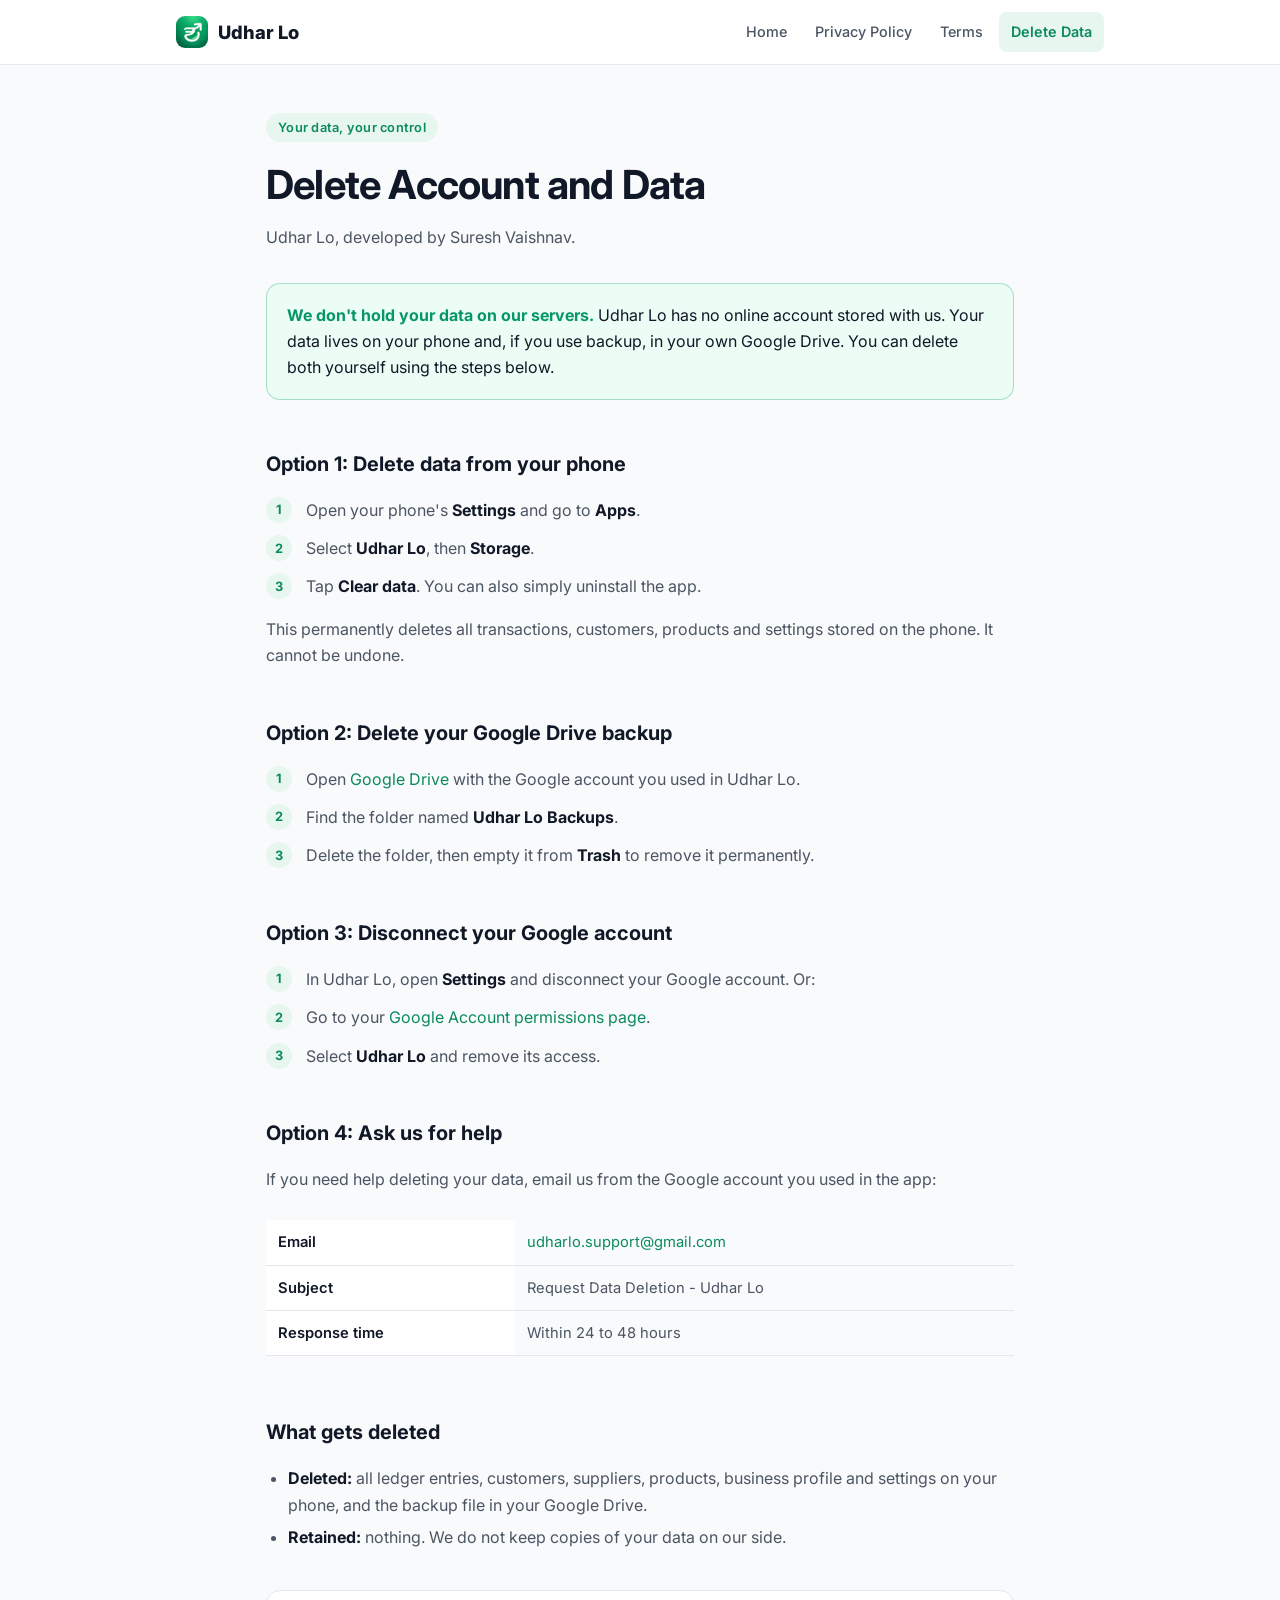
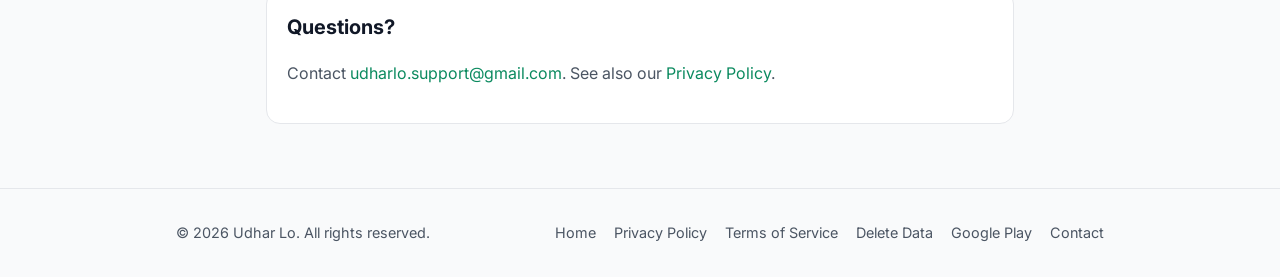
==== delete-account.html @ 57d07010 "Premium home page with 3D background, app screenshots and quick links dock; brand green across legal" ====
<!DOCTYPE html>
<html lang="en">
<head>
  <meta charset="UTF-8">
  <meta name="viewport" content="width=device-width, initial-scale=1.0">
  <title>Delete Account and Data - Udhar Lo</title>
  <meta name="description" content="How to delete your Udhar Lo data from your phone and Google Drive.">
  <link rel="preconnect" href="https://fonts.googleapis.com">
  <link rel="preconnect" href="https://fonts.gstatic.com" crossorigin>
  <link href="https://fonts.googleapis.com/css2?family=Inter:wght@400;500;600;700;800&display=swap" rel="stylesheet">
  <link rel="stylesheet" href="style.css">
</head>
<body>

<header class="site-header">
  <div class="container">
    <a class="brand" href="index.html"><img class="brand-mark" src="img/icon.png" alt="" width="32" height="32">Udhar Lo</a>
    <nav class="nav" aria-label="Main">
      <a href="index.html">Home</a>
      <a href="privacy-policy.html">Privacy Policy</a>
      <a href="terms.html">Terms</a>
      <a href="delete-account.html" aria-current="page">Delete Data</a>
    </nav>
  </div>
</header>

<main class="container narrow">
  <div class="doc-head">
    <span class="eyebrow">Your data, your control</span>
    <h1>Delete Account and Data</h1>
    <p>Udhar Lo, developed by Suresh Vaishnav.</p>
  </div>

  <div class="callout">
    <strong>We don't hold your data on our servers.</strong> Udhar Lo has no online account stored with us. Your data lives on your phone and, if you use backup, in your own Google Drive. You can delete both yourself using the steps below.
  </div>

  <article class="doc">
    <h2 id="phone">Option 1: Delete data from your phone</h2>
    <ol class="steps">
      <li>Open your phone's <strong>Settings</strong> and go to <strong>Apps</strong>.</li>
      <li>Select <strong>Udhar Lo</strong>, then <strong>Storage</strong>.</li>
      <li>Tap <strong>Clear data</strong>. You can also simply uninstall the app.</li>
    </ol>
    <p>This permanently deletes all transactions, customers, products and settings stored on the phone. It cannot be undone.</p>

    <h2 id="drive">Option 2: Delete your Google Drive backup</h2>
    <ol class="steps">
      <li>Open <a href="https://drive.google.com">Google Drive</a> with the Google account you used in Udhar Lo.</li>
      <li>Find the folder named <strong>Udhar Lo Backups</strong>.</li>
      <li>Delete the folder, then empty it from <strong>Trash</strong> to remove it permanently.</li>
    </ol>

    <h2 id="revoke">Option 3: Disconnect your Google account</h2>
    <ol class="steps">
      <li>In Udhar Lo, open <strong>Settings</strong> and disconnect your Google account. Or:</li>
      <li>Go to your <a href="https://myaccount.google.com/permissions">Google Account permissions page</a>.</li>
      <li>Select <strong>Udhar Lo</strong> and remove its access.</li>
    </ol>

    <h2 id="request">Option 4: Ask us for help</h2>
    <p>If you need help deleting your data, email us from the Google account you used in the app:</p>
    <div class="table-wrap">
      <table>
        <tbody>
          <tr><th>Email</th><td><a href="mailto:udharlo.support@gmail.com?subject=Request%20Data%20Deletion%20-%20Udhar%20Lo">udharlo.support@gmail.com</a></td></tr>
          <tr><th>Subject</th><td>Request Data Deletion - Udhar Lo</td></tr>
          <tr><th>Response time</th><td>Within 24 to 48 hours</td></tr>
        </tbody>
      </table>
    </div>

    <h2 id="what">What gets deleted</h2>
    <ul>
      <li><strong>Deleted:</strong> all ledger entries, customers, suppliers, products, business profile and settings on your phone, and the backup file in your Google Drive.</li>
      <li><strong>Retained:</strong> nothing. We do not keep copies of your data on our side.</li>
    </ul>

    <div class="contact-box">
      <h2>Questions?</h2>
      <p>Contact <a href="mailto:udharlo.support@gmail.com">udharlo.support@gmail.com</a>. See also our <a href="privacy-policy.html">Privacy Policy</a>.</p>
    </div>
  </article>
</main>

<footer class="site-footer">
  <div class="container">
    <span>&copy; 2026 Udhar Lo. All rights reserved.</span>
    <nav class="footer-links" aria-label="Footer">
      <a href="index.html">Home</a>
      <a href="privacy-policy.html">Privacy Policy</a>
      <a href="terms.html">Terms of Service</a>
      <a href="delete-account.html">Delete Data</a>
      <a href="https://play.google.com/store/apps/details?id=co.udharlo">Google Play</a>
      <a href="mailto:udharlo.support@gmail.com">Contact</a>
    </nav>
  </div>
</footer>

</body>
</html>
---- style.css ----
:root {
  --primary: #0B8A5F;
  --primary-dark: #07694A;
  --primary-soft: #E7F6EF;
  --accent: #059669;
  --accent-soft: #ECFDF5;
  --text: #111827;
  --text-muted: #4B5563;
  --bg: #F9FAFB;
  --surface: #FFFFFF;
  --border: #E5E7EB;
  --radius: 14px;
  --shadow: 0 1px 2px rgba(17, 24, 39, 0.04), 0 4px 16px rgba(17, 24, 39, 0.06);
}

@media (prefers-color-scheme: dark) {
  :root {
    --primary: #34D399;
    --primary-dark: #6EE7B7;
    --primary-soft: #06281D;
    --accent: #34D399;
    --accent-soft: #052E24;
    --text: #F3F4F6;
    --text-muted: #9CA3AF;
    --bg: #0B0F19;
    --surface: #111827;
    --border: #1F2937;
    --shadow: none;
  }
}

* { box-sizing: border-box; }

html { scroll-behavior: smooth; }

body {
  margin: 0;
  font-family: 'Inter', -apple-system, BlinkMacSystemFont, 'Segoe UI', Roboto, sans-serif;
  background: var(--bg);
  color: var(--text);
  line-height: 1.65;
  -webkit-font-smoothing: antialiased;
}

a { color: var(--primary); text-decoration: none; }
a:hover { text-decoration: underline; }

.container { max-width: 960px; margin: 0 auto; padding: 0 16px; }
.narrow { max-width: 780px; }

/* Header */
.site-header {
  position: sticky; top: 0; z-index: 10;
  background: color-mix(in srgb, var(--surface) 90%, transparent);
  backdrop-filter: saturate(180%) blur(10px);
  border-bottom: 1px solid var(--border);
}
.site-header .container {
  display: flex; align-items: center; justify-content: space-between;
  gap: 16px; min-height: 64px; flex-wrap: wrap;
}
.brand {
  display: flex; align-items: center; gap: 10px;
  font-weight: 800; font-size: 1.15rem; color: var(--text);
}
.brand:hover { text-decoration: none; }
.brand-mark {
  width: 32px; height: 32px; border-radius: 9px;
  background: var(--primary); color: #fff;
  display: grid; place-items: center; font-size: 0.95rem; font-weight: 800;
}
.nav { display: flex; gap: 4px; flex-wrap: wrap; }
.nav a {
  padding: 8px 12px; border-radius: 8px;
  font-size: 0.9rem; font-weight: 500; color: var(--text-muted);
}
.nav a:hover { background: var(--primary-soft); color: var(--primary); text-decoration: none; }
.nav a[aria-current="page"] { background: var(--primary-soft); color: var(--primary); font-weight: 600; }

/* Hero */
.hero { padding: 72px 0 48px; text-align: center; }
.eyebrow {
  display: inline-block; padding: 4px 12px; border-radius: 999px;
  background: var(--primary-soft); color: var(--primary);
  font-size: 0.8rem; font-weight: 600; letter-spacing: 0.02em;
}
.hero h1 { font-size: clamp(2.2rem, 6vw, 3.4rem); line-height: 1.15; margin: 16px 0 12px; letter-spacing: -0.02em; }
.hero p { font-size: 1.15rem; color: var(--text-muted); max-width: 620px; margin: 0 auto; }
.cta-row { display: flex; gap: 12px; justify-content: center; flex-wrap: wrap; margin-top: 28px; }
.btn {
  display: inline-flex; align-items: center; gap: 8px;
  padding: 12px 22px; border-radius: 10px; font-weight: 600; font-size: 0.95rem;
  border: 1px solid transparent;
}
.btn:hover { text-decoration: none; }
.btn-primary { background: var(--primary); color: #fff; }
.btn-primary:hover { background: var(--primary-dark); }
.btn-ghost { border-color: var(--border); color: var(--text); background: var(--surface); }

/* Sections */
section { padding: 32px 0; }
.section-title { font-size: 1.6rem; margin: 0 0 8px; letter-spacing: -0.01em; }
.section-sub { color: var(--text-muted); margin: 0 0 24px; }

.grid { display: grid; gap: 16px; grid-template-columns: repeat(auto-fit, minmax(240px, 1fr)); }
.card {
  background: var(--surface); border: 1px solid var(--border);
  border-radius: var(--radius); padding: 22px; box-shadow: var(--shadow);
}
.card h3 { margin: 0 0 6px; font-size: 1.05rem; }
.card p { margin: 0; color: var(--text-muted); font-size: 0.95rem; }
.icon {
  width: 40px; height: 40px; border-radius: 10px; margin-bottom: 12px;
  background: var(--primary-soft); color: var(--primary);
  display: grid; place-items: center; font-size: 1.2rem;
}

a.card { display: block; color: inherit; transition: border-color .15s, transform .15s; }
a.card:hover { border-color: var(--primary); transform: translateY(-2px); text-decoration: none; }
a.card .more { display: inline-block; margin-top: 10px; color: var(--primary); font-weight: 600; font-size: 0.9rem; }

.callout {
  border-radius: var(--radius); padding: 18px 20px; margin: 24px 0;
  background: var(--accent-soft); border: 1px solid color-mix(in srgb, var(--accent) 30%, transparent);
}
.callout strong { color: var(--accent); }

/* Legal document */
.doc-head { padding: 48px 0 8px; }
.doc-head h1 { font-size: clamp(1.9rem, 5vw, 2.5rem); margin: 10px 0 6px; letter-spacing: -0.02em; }
.doc-head p { color: var(--text-muted); margin: 0; }
.meta {
  display: grid; gap: 4px 24px; grid-template-columns: repeat(auto-fit, minmax(200px, 1fr));
  background: var(--surface); border: 1px solid var(--border); border-radius: var(--radius);
  padding: 16px 20px; margin: 24px 0; font-size: 0.9rem;
}
.meta span { color: var(--text-muted); }

.toc {
  background: var(--surface); border: 1px solid var(--border); border-radius: var(--radius);
  padding: 16px 20px; margin-bottom: 8px;
}
.toc strong { display: block; margin-bottom: 6px; font-size: 0.9rem; }
.toc ol { margin: 0; padding-left: 20px; columns: 2; column-gap: 32px; font-size: 0.9rem; }
@media (max-width: 600px) { .toc ol { columns: 1; } }

.doc h2 {
  font-size: 1.25rem; margin: 40px 0 10px; padding-top: 8px; scroll-margin-top: 80px;
}
.doc h3 { font-size: 1.02rem; margin: 20px 0 6px; }
.doc p, .doc li { color: var(--text-muted); }
.doc strong { color: var(--text); }
.doc ul, .doc ol { padding-left: 22px; }
.doc li { margin-bottom: 6px; }

.table-wrap { overflow-x: auto; }
table { width: 100%; border-collapse: collapse; font-size: 0.92rem; margin: 12px 0; }
th, td { text-align: left; padding: 10px 12px; border-bottom: 1px solid var(--border); vertical-align: top; }
th { color: var(--text); font-weight: 600; background: var(--surface); }
td { color: var(--text-muted); }
code { font-family: ui-monospace, SFMono-Regular, Menlo, monospace; font-size: 0.85em; background: var(--primary-soft); color: var(--primary); padding: 2px 6px; border-radius: 6px; }

.steps { counter-reset: step; list-style: none; padding-left: 0 !important; }
.steps li { position: relative; padding-left: 40px; margin-bottom: 12px; }
.steps li::before {
  counter-increment: step; content: counter(step);
  position: absolute; left: 0; top: 0;
  width: 26px; height: 26px; border-radius: 50%;
  background: var(--primary-soft); color: var(--primary);
  display: grid; place-items: center; font-size: 0.8rem; font-weight: 700;
}

.contact-box {
  background: var(--surface); border: 1px solid var(--border); border-radius: var(--radius);
  padding: 20px; margin: 40px 0 0;
}
.contact-box h2 { margin-top: 0 !important; padding-top: 0 !important; }

/* Footer */
.site-footer { border-top: 1px solid var(--border); margin-top: 64px; padding: 32px 0; font-size: 0.9rem; color: var(--text-muted); }
.site-footer .container { display: flex; justify-content: space-between; gap: 16px; flex-wrap: wrap; }
.footer-links { display: flex; gap: 18px; flex-wrap: wrap; }
.footer-links a { color: var(--text-muted); }
.footer-links a:hover { color: var(--primary); }
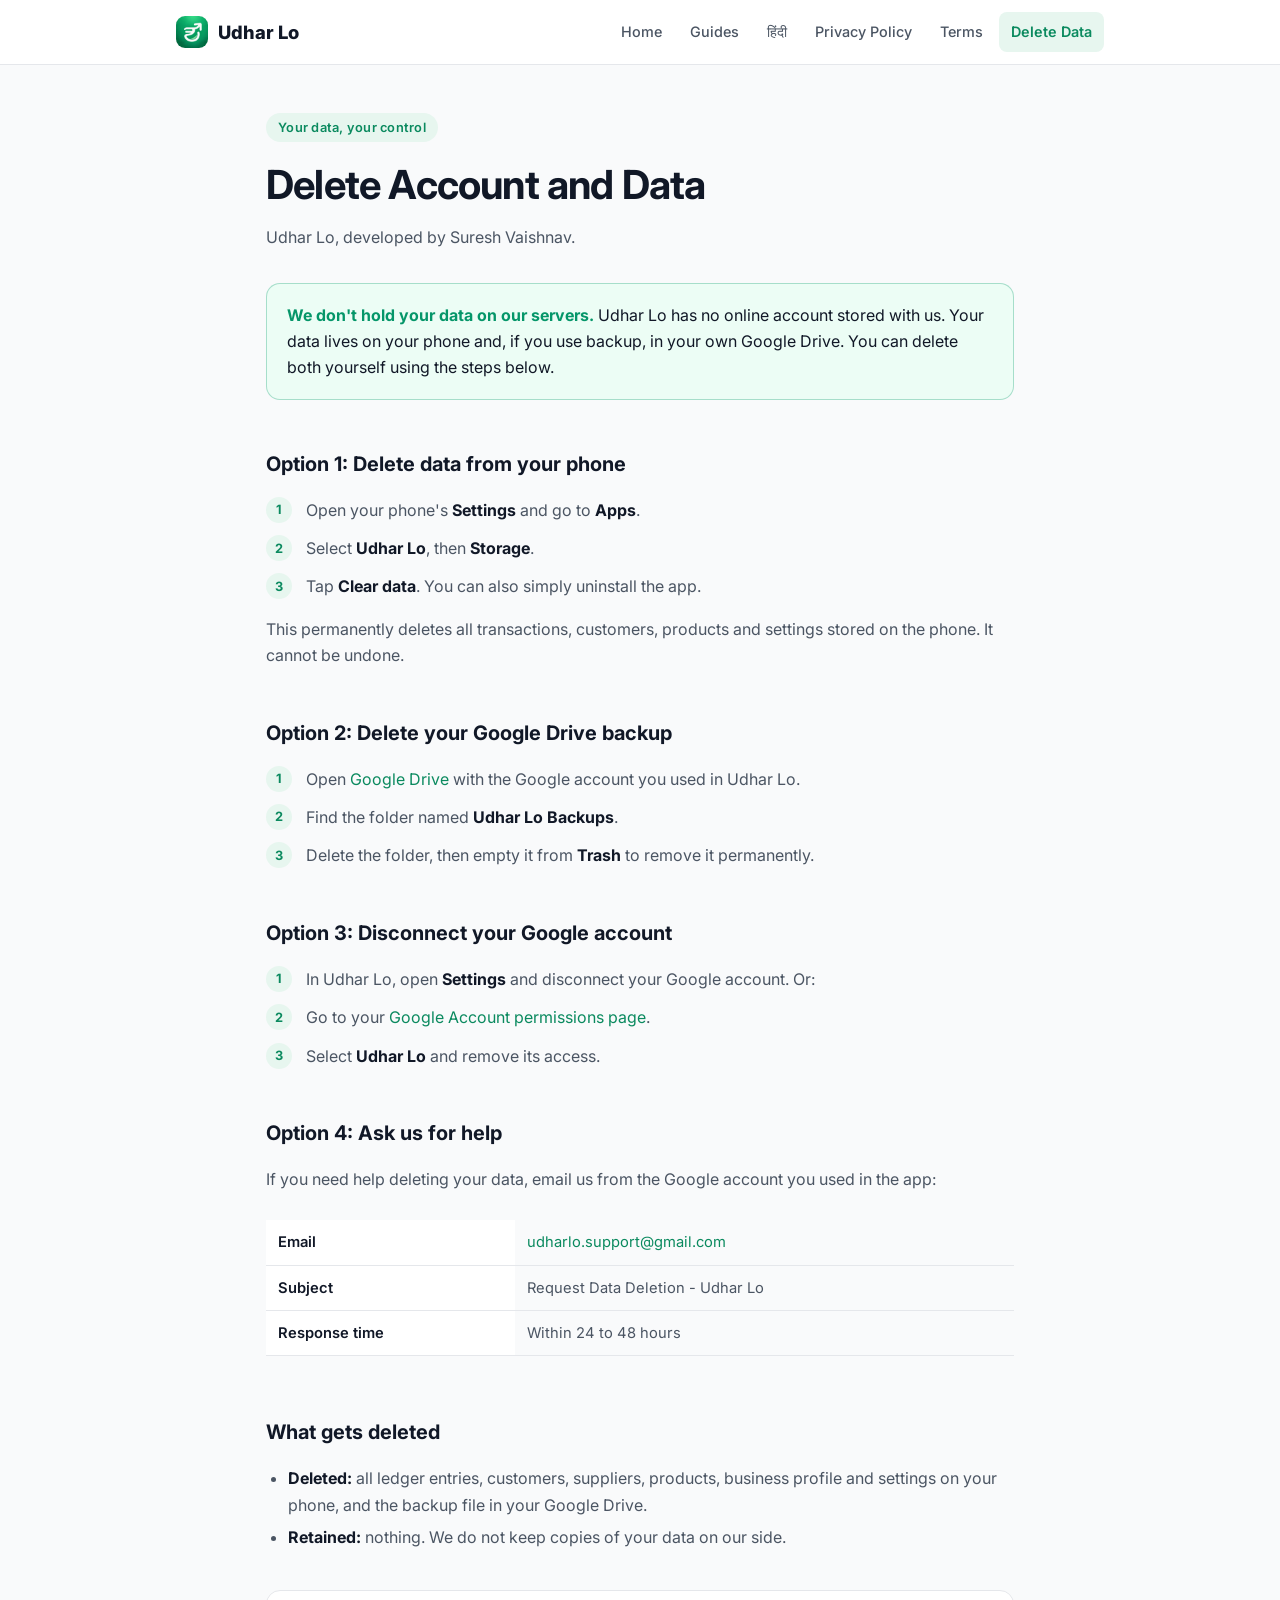
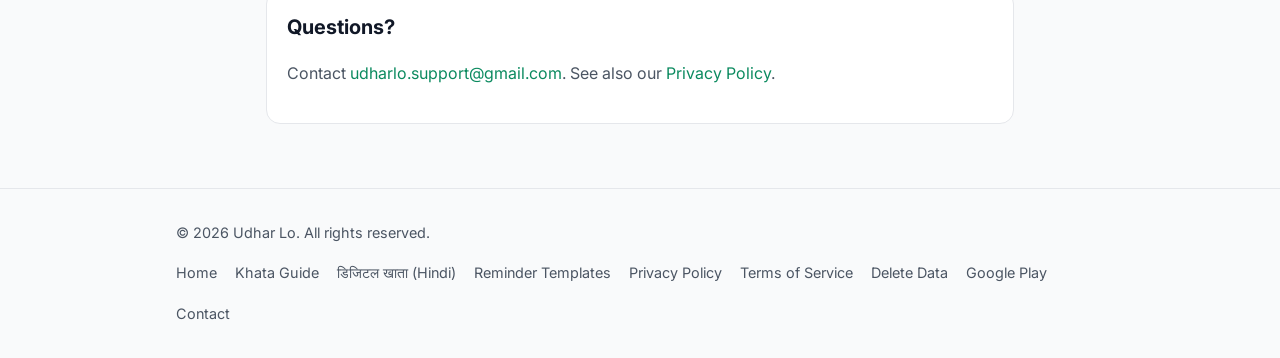
==== commit 4741c5a4: "feat(seo): complete SEO & UI overhaul, add high-intent guides, Hindi localization, and llms.txt fact" ====
--- a/delete-account.html
+++ b/delete-account.html
@@ -4,7 +4,9 @@
   <meta charset="UTF-8">
   <meta name="viewport" content="width=device-width, initial-scale=1.0">
   <title>Delete Account and Data - Udhar Lo</title>
-  <meta name="description" content="How to delete your Udhar Lo data from your phone and Google Drive.">
+  <meta name="description" content="How to delete your Udhar Lo khata data from your phone and your Google Drive backup.">
+  <link rel="canonical" href="https://udharlo.github.io/delete-account.html">
+  <link rel="icon" href="img/icon.png">
   <link rel="preconnect" href="https://fonts.googleapis.com">
   <link rel="preconnect" href="https://fonts.gstatic.com" crossorigin>
   <link href="https://fonts.googleapis.com/css2?family=Inter:wght@400;500;600;700;800&display=swap" rel="stylesheet">
@@ -17,6 +19,8 @@
     <a class="brand" href="index.html"><img class="brand-mark" src="img/icon.png" alt="" width="32" height="32">Udhar Lo</a>
     <nav class="nav" aria-label="Main">
       <a href="index.html">Home</a>
+      <a href="guides/udhar-record-kaise-rakhe.html">Guides</a>
+      <a href="hi/digital-khata-book.html">हिंदी</a>
       <a href="privacy-policy.html">Privacy Policy</a>
       <a href="terms.html">Terms</a>
       <a href="delete-account.html" aria-current="page">Delete Data</a>
@@ -88,6 +92,9 @@
     <span>&copy; 2026 Udhar Lo. All rights reserved.</span>
     <nav class="footer-links" aria-label="Footer">
       <a href="index.html">Home</a>
+      <a href="guides/udhar-record-kaise-rakhe.html">Khata Guide</a>
+      <a href="hi/digital-khata-book.html">डिजिटल खाता (Hindi)</a>
+      <a href="guides/payment-reminder-message.html">Reminder Templates</a>
       <a href="privacy-policy.html">Privacy Policy</a>
       <a href="terms.html">Terms of Service</a>
       <a href="delete-account.html">Delete Data</a>
--- a/style.css
+++ b/style.css
@@ -182,3 +182,93 @@
 .footer-links { display: flex; gap: 18px; flex-wrap: wrap; }
 .footer-links a { color: var(--text-muted); }
 .footer-links a:hover { color: var(--primary); }
+
+/* Guide & Content Hub Extensions */
+.breadcrumbs {
+  display: flex; align-items: center; gap: 8px; flex-wrap: wrap;
+  font-size: 0.85rem; color: var(--text-muted); margin: 24px 0 16px;
+}
+.breadcrumbs a { color: var(--text-muted); }
+.breadcrumbs a:hover { color: var(--primary); text-decoration: none; }
+.breadcrumbs .sep { opacity: 0.5; font-size: 0.8rem; }
+.breadcrumbs .current { color: var(--primary); font-weight: 600; }
+
+.badge-pill {
+  display: inline-flex; align-items: center; gap: 6px; padding: 4px 12px; border-radius: 999px;
+  background: var(--primary-soft); color: var(--primary); font-size: 0.8rem; font-weight: 600;
+}
+.badge-warning {
+  background: rgba(239, 68, 68, 0.12); color: #EF4444; border: 1px solid rgba(239, 68, 68, 0.25);
+}
+.badge-neutral {
+  background: rgba(156, 163, 175, 0.15); color: var(--text-muted); border: 1px solid var(--border);
+}
+
+.article-header { padding: 24px 0 16px; }
+.article-header h1 { font-size: clamp(2rem, 5vw, 3rem); line-height: 1.15; margin: 12px 0 16px; font-weight: 800; letter-spacing: -0.025em; }
+.article-lead { font-size: 1.15rem; color: var(--text-muted); line-height: 1.6; margin-bottom: 20px; }
+
+.article-meta {
+  display: flex; gap: 18px; align-items: center; flex-wrap: wrap;
+  padding: 12px 0; border-top: 1px solid var(--border); border-bottom: 1px solid var(--border);
+  margin-bottom: 28px; font-size: 0.88rem; color: var(--text-muted);
+}
+.article-meta span { display: inline-flex; align-items: center; gap: 6px; }
+
+.template-card {
+  background: var(--surface); border: 1px solid var(--border); border-radius: var(--radius);
+  padding: 20px; margin: 20px 0; box-shadow: var(--shadow); position: relative;
+}
+.template-card-header {
+  display: flex; align-items: center; justify-content: space-between; gap: 12px; margin-bottom: 12px;
+}
+.template-title { font-weight: 700; font-size: 1.05rem; color: var(--text); margin: 0; }
+.template-box {
+  background: var(--bg); border: 1px dashed var(--border); border-radius: 10px;
+  padding: 16px; font-size: 0.95rem; line-height: 1.6; color: var(--text); position: relative;
+  font-family: inherit; white-space: pre-line;
+}
+.btn-copy {
+  display: inline-flex; align-items: center; gap: 6px; padding: 6px 14px; border-radius: 8px;
+  background: var(--primary-soft); color: var(--primary); font-size: 0.85rem; font-weight: 600;
+  border: 1px solid transparent; cursor: pointer; transition: all 0.2s;
+}
+.btn-copy:hover { background: var(--primary); color: #fff; }
+.btn-copy.copied { background: #059669; color: #fff; }
+
+.callout-box {
+  border-radius: var(--radius); padding: 18px 22px; margin: 24px 0;
+  background: var(--primary-soft); border-left: 4px solid var(--primary);
+}
+.callout-box h4 { margin: 0 0 8px; color: var(--primary-dark); font-size: 1.05rem; }
+.callout-box p { margin: 0; font-size: 0.95rem; }
+
+.callout-danger {
+  background: rgba(239, 68, 68, 0.08); border-left: 4px solid #EF4444;
+}
+.callout-danger h4 { color: #DC2626; }
+
+.cta-banner {
+  background: linear-gradient(135deg, rgba(16, 185, 129, 0.15), rgba(5, 150, 105, 0.05));
+  border: 1px solid rgba(16, 185, 129, 0.3); border-radius: 18px;
+  padding: 32px 28px; margin: 40px 0; text-align: center;
+}
+.cta-banner h3 { font-size: 1.5rem; margin: 0 0 10px; font-weight: 800; }
+.cta-banner p { color: var(--text-muted); max-width: 580px; margin: 0 auto 20px; font-size: 1rem; }
+
+.sample-table {
+  width: 100%; border-collapse: collapse; margin: 20px 0; font-size: 0.9rem;
+}
+.sample-table th, .sample-table td {
+  border: 1px solid var(--border); padding: 10px 14px; text-align: left;
+}
+.sample-table th { background: var(--surface); color: var(--text); font-weight: 700; }
+.sample-table tr:nth-child(even) { background: color-mix(in srgb, var(--surface) 60%, transparent); }
+.sample-table .amount-in { color: #10B981; font-weight: 600; }
+.sample-table .amount-out { color: #EF4444; font-weight: 600; }
+
+.lang-switch {
+  display: inline-flex; align-items: center; gap: 4px; padding: 4px 10px; border-radius: 8px;
+  border: 1px solid var(--border); font-size: 0.85rem; font-weight: 600; color: var(--text-muted);
+}
+.lang-switch:hover { border-color: var(--primary); color: var(--primary); text-decoration: none; }
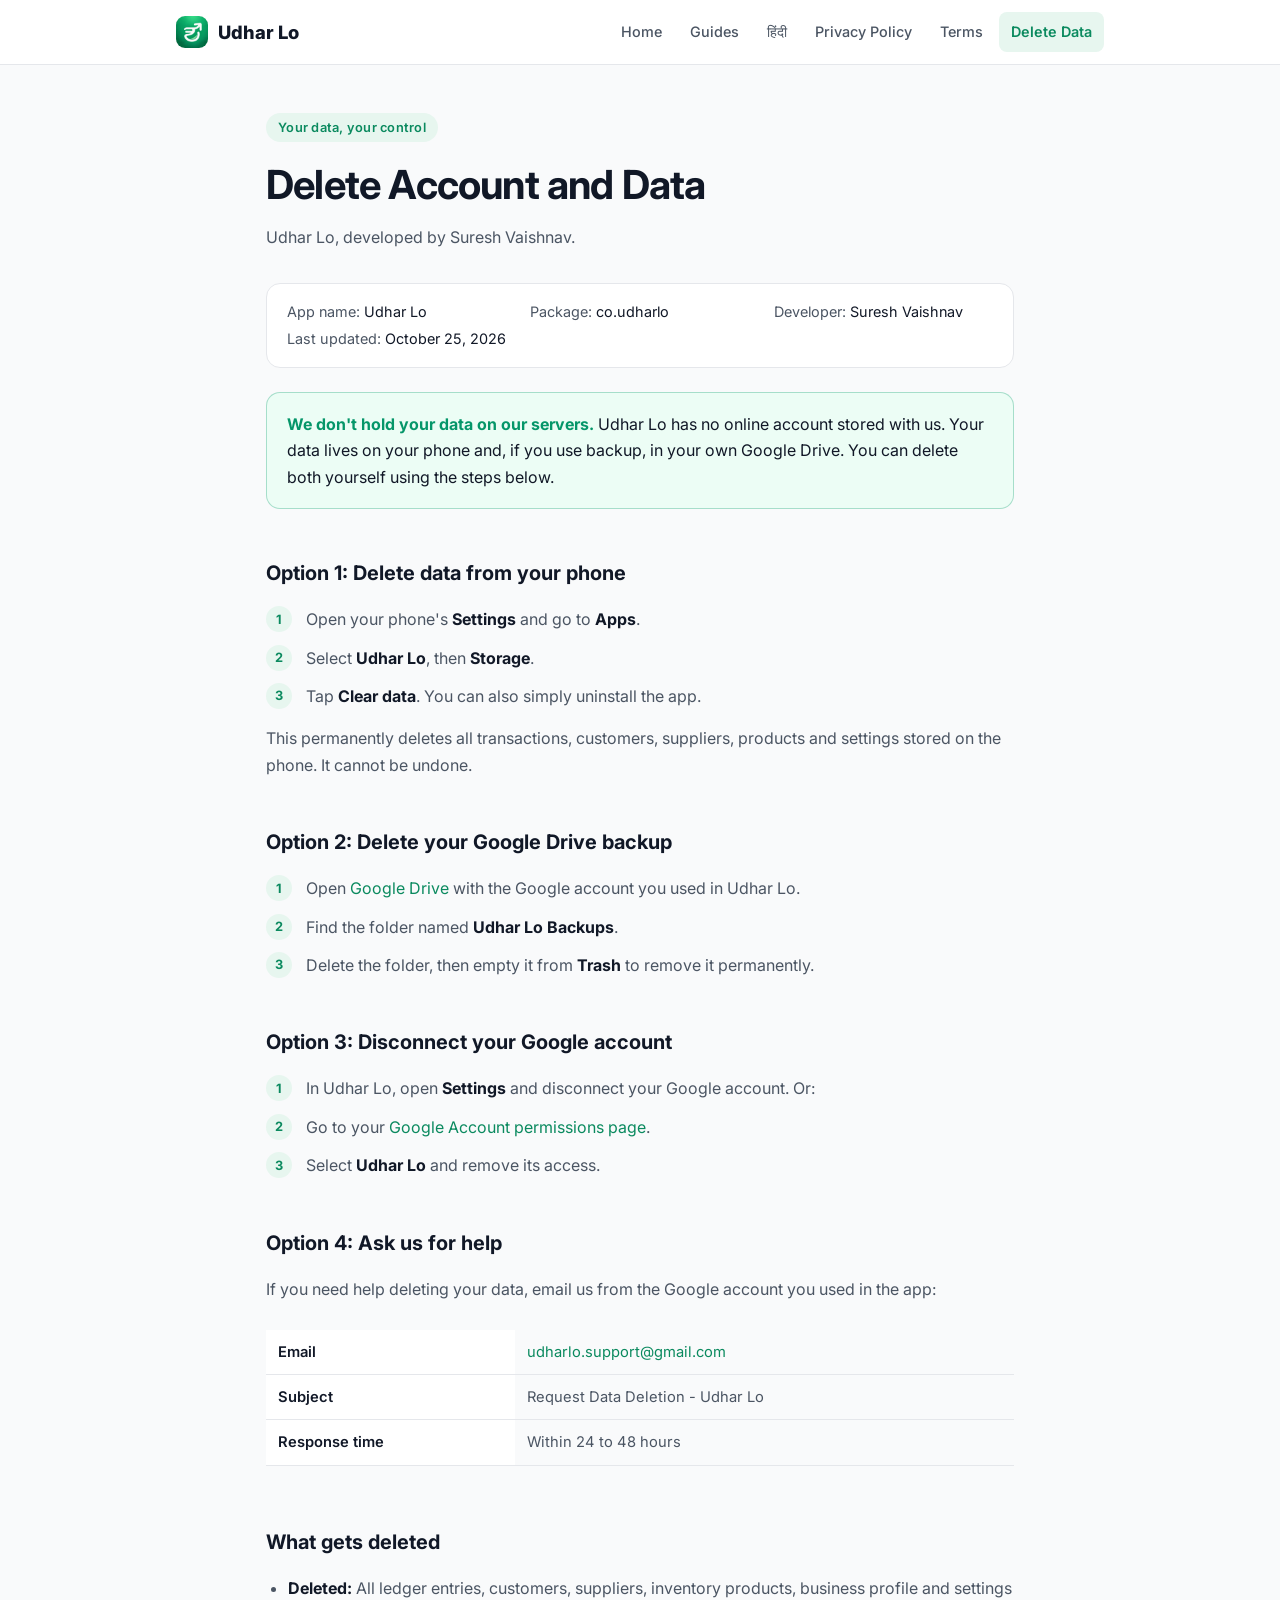
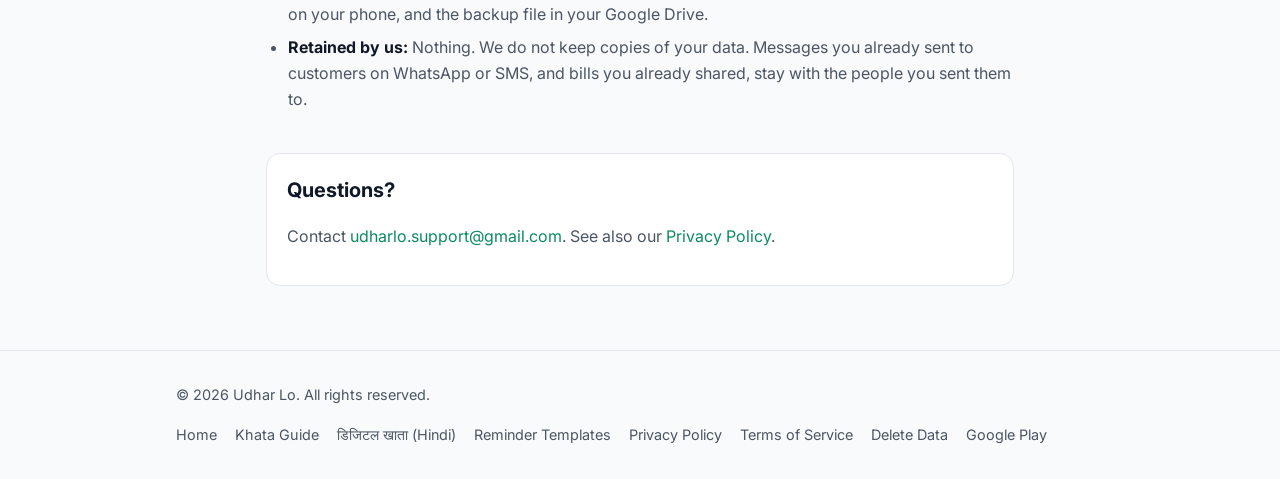
==== commit 3e7e6276: "feat(design): update HD screenshots, app showcase gallery, and apply legal pages update" ====
--- a/delete-account.html
+++ b/delete-account.html
@@ -4,7 +4,8 @@
   <meta charset="UTF-8">
   <meta name="viewport" content="width=device-width, initial-scale=1.0">
   <title>Delete Account and Data - Udhar Lo</title>
-  <meta name="description" content="How to delete your Udhar Lo khata data from your phone and your Google Drive backup.">
+  <meta name="description" content="How to delete your Udhar Lo khata data from your phone and your Google Drive backup. Clear instructions and support.">
+  <meta name="robots" content="index, follow">
   <link rel="canonical" href="https://udharlo.github.io/delete-account.html">
   <link rel="icon" href="img/icon.png">
   <link rel="preconnect" href="https://fonts.googleapis.com">
@@ -16,8 +17,8 @@
 
 <header class="site-header">
   <div class="container">
-    <a class="brand" href="index.html"><img class="brand-mark" src="img/icon.png" alt="" width="32" height="32">Udhar Lo</a>
-    <nav class="nav" aria-label="Main">
+    <a class="brand" href="index.html"><img class="brand-mark" src="img/icon.png" alt="Udhar Lo Logo" width="32" height="32">Udhar Lo</a>
+    <nav class="nav" aria-label="Main Navigation">
       <a href="index.html">Home</a>
       <a href="guides/udhar-record-kaise-rakhe.html">Guides</a>
       <a href="hi/digital-khata-book.html">हिंदी</a>
@@ -35,6 +36,13 @@
     <p>Udhar Lo, developed by Suresh Vaishnav.</p>
   </div>
 
+  <div class="meta">
+    <div><span>App name:</span> Udhar Lo</div>
+    <div><span>Package:</span> co.udharlo</div>
+    <div><span>Developer:</span> Suresh Vaishnav</div>
+    <div><span>Last updated:</span> October 25, 2026</div>
+  </div>
+
   <div class="callout">
     <strong>We don't hold your data on our servers.</strong> Udhar Lo has no online account stored with us. Your data lives on your phone and, if you use backup, in your own Google Drive. You can delete both yourself using the steps below.
   </div>
@@ -46,11 +54,11 @@
       <li>Select <strong>Udhar Lo</strong>, then <strong>Storage</strong>.</li>
       <li>Tap <strong>Clear data</strong>. You can also simply uninstall the app.</li>
     </ol>
-    <p>This permanently deletes all transactions, customers, products and settings stored on the phone. It cannot be undone.</p>
+    <p>This permanently deletes all transactions, customers, suppliers, products and settings stored on the phone. It cannot be undone.</p>
 
     <h2 id="drive">Option 2: Delete your Google Drive backup</h2>
     <ol class="steps">
-      <li>Open <a href="https://drive.google.com">Google Drive</a> with the Google account you used in Udhar Lo.</li>
+      <li>Open <a href="https://drive.google.com" target="_blank" rel="noopener">Google Drive</a> with the Google account you used in Udhar Lo.</li>
       <li>Find the folder named <strong>Udhar Lo Backups</strong>.</li>
       <li>Delete the folder, then empty it from <strong>Trash</strong> to remove it permanently.</li>
     </ol>
@@ -58,7 +66,7 @@
     <h2 id="revoke">Option 3: Disconnect your Google account</h2>
     <ol class="steps">
       <li>In Udhar Lo, open <strong>Settings</strong> and disconnect your Google account. Or:</li>
-      <li>Go to your <a href="https://myaccount.google.com/permissions">Google Account permissions page</a>.</li>
+      <li>Go to your <a href="https://myaccount.google.com/permissions" target="_blank" rel="noopener">Google Account permissions page</a>.</li>
       <li>Select <strong>Udhar Lo</strong> and remove its access.</li>
     </ol>
 
@@ -76,8 +84,8 @@
 
     <h2 id="what">What gets deleted</h2>
     <ul>
-      <li><strong>Deleted:</strong> all ledger entries, customers, suppliers, products, business profile and settings on your phone, and the backup file in your Google Drive.</li>
-      <li><strong>Retained:</strong> nothing. We do not keep copies of your data on our side.</li>
+      <li><strong>Deleted:</strong> All ledger entries, customers, suppliers, inventory products, business profile and settings on your phone, and the backup file in your Google Drive.</li>
+      <li><strong>Retained by us:</strong> Nothing. We do not keep copies of your data. Messages you already sent to customers on WhatsApp or SMS, and bills you already shared, stay with the people you sent them to.</li>
     </ul>
 
     <div class="contact-box">
@@ -99,7 +107,6 @@
       <a href="terms.html">Terms of Service</a>
       <a href="delete-account.html">Delete Data</a>
       <a href="https://play.google.com/store/apps/details?id=co.udharlo">Google Play</a>
-      <a href="mailto:udharlo.support@gmail.com">Contact</a>
     </nav>
   </div>
 </footer>
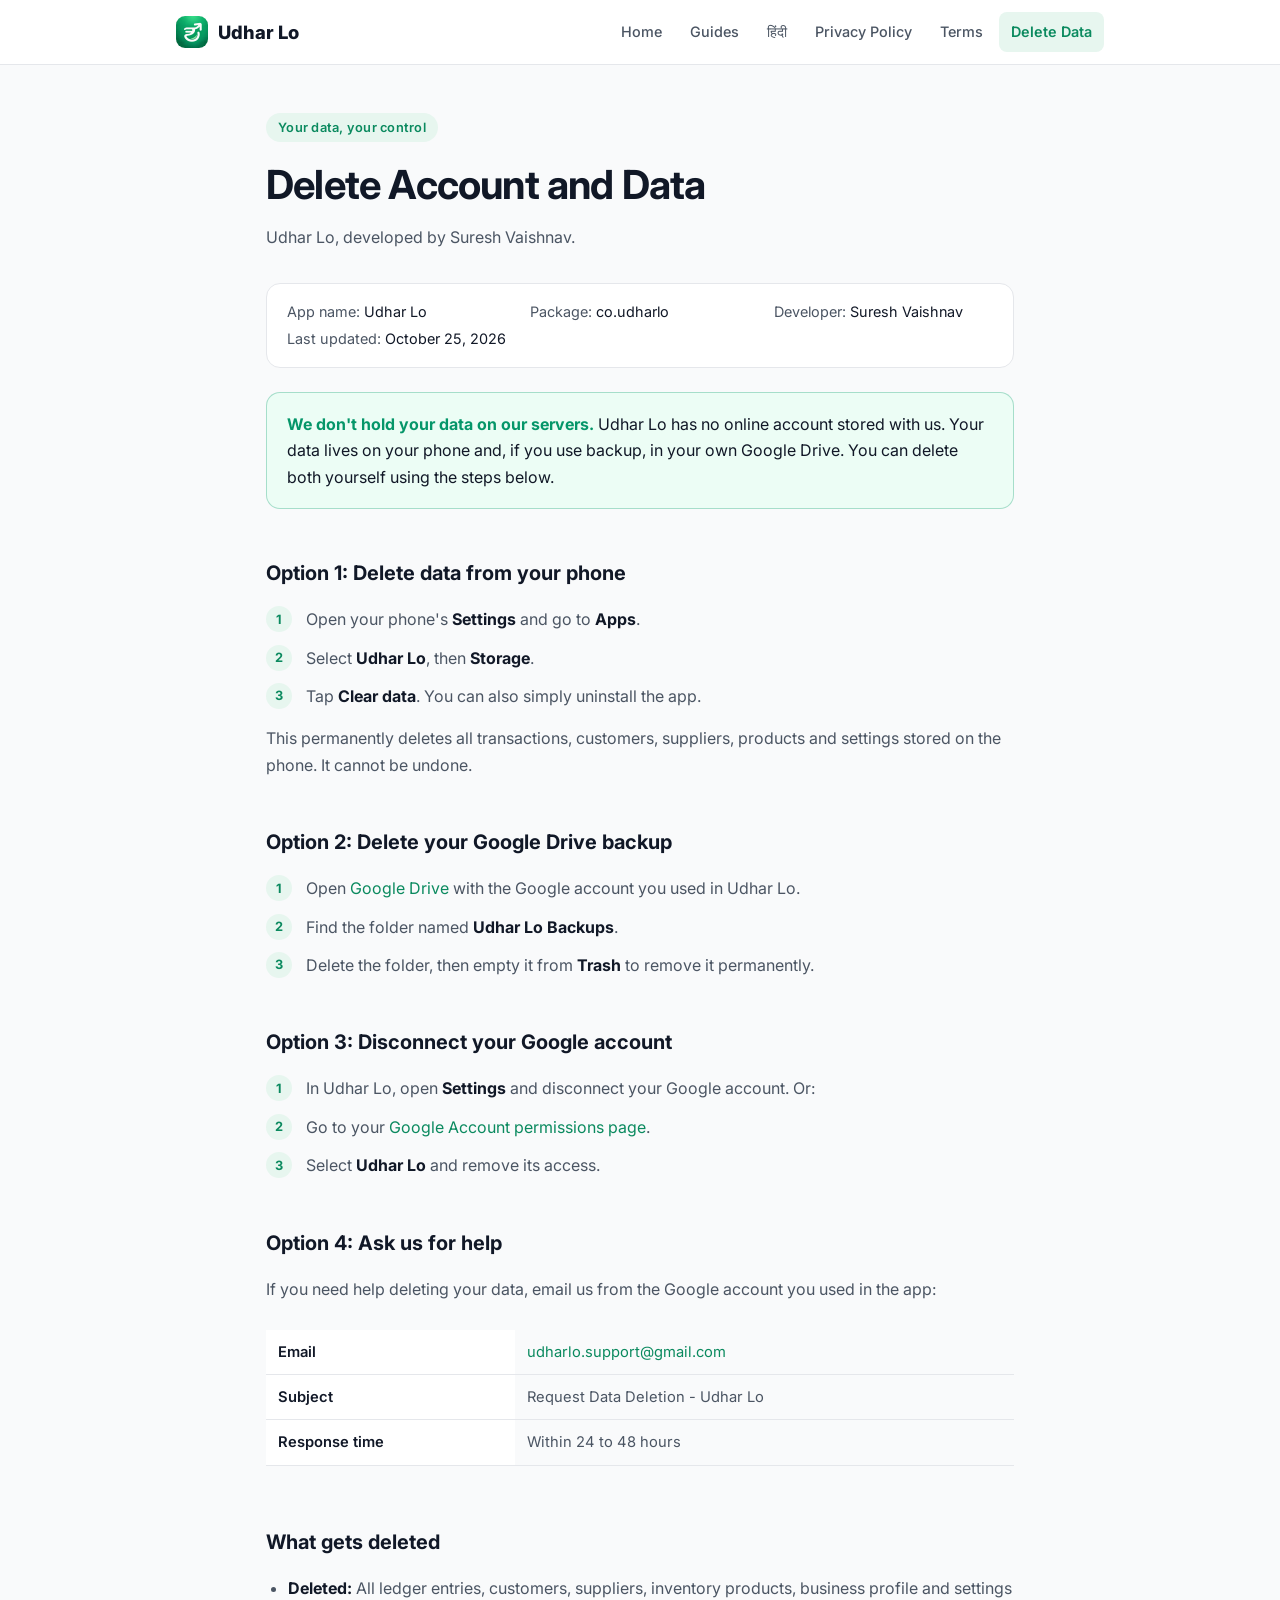
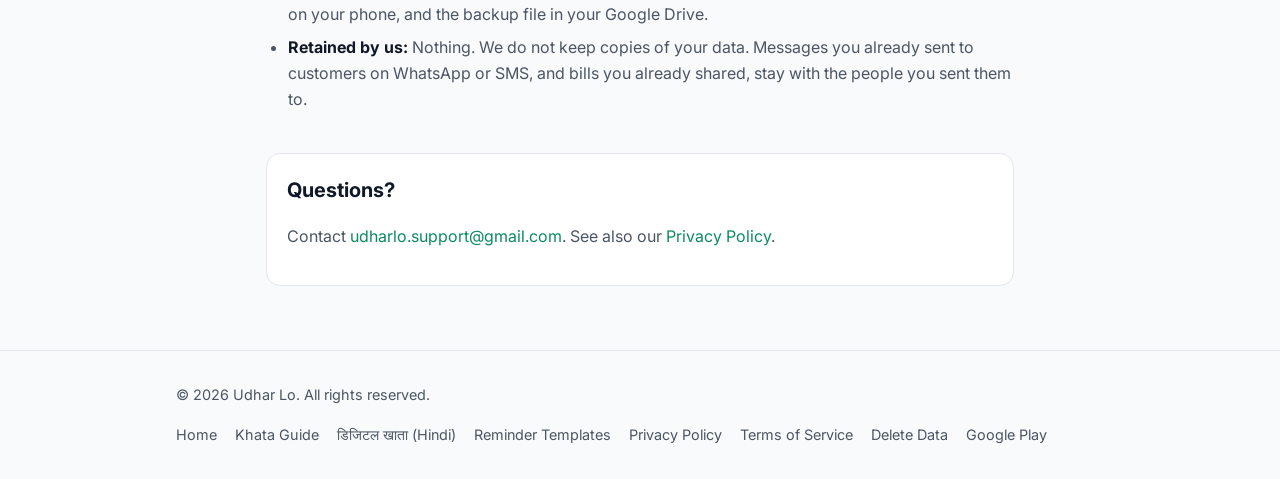
==== commit 6bffdaca: "perf: non-blocking Google Fonts, smaller header icon, fix footer heading order - Load Google Fonts w" ====
--- a/delete-account.html
+++ b/delete-account.html
@@ -10,16 +10,17 @@
   <link rel="icon" href="img/icon.png">
   <link rel="preconnect" href="https://fonts.googleapis.com">
   <link rel="preconnect" href="https://fonts.gstatic.com" crossorigin>
-  <link href="https://fonts.googleapis.com/css2?family=Inter:wght@400;500;600;700;800&display=swap" rel="stylesheet">
+  <link rel="stylesheet" href="https://fonts.googleapis.com/css2?family=Inter:wght@400;500;600;700;800&display=swap" media="print" onload="this.media='all'">
+  <noscript><link href="https://fonts.googleapis.com/css2?family=Inter:wght@400;500;600;700;800&display=swap" rel="stylesheet"></noscript>
   <link rel="stylesheet" href="style.css">
 </head>
 <body>
 
 <header class="site-header">
   <div class="container">
-    <a class="brand" href="index.html"><img class="brand-mark" src="img/icon.png" alt="Udhar Lo Logo" width="32" height="32">Udhar Lo</a>
+    <a class="brand" href="./"><img class="brand-mark" src="img/icon-128.png" alt="Udhar Lo Logo" width="32" height="32">Udhar Lo</a>
     <nav class="nav" aria-label="Main Navigation">
-      <a href="index.html">Home</a>
+      <a href="./">Home</a>
       <a href="guides/udhar-record-kaise-rakhe.html">Guides</a>
       <a href="hi/digital-khata-book.html">हिंदी</a>
       <a href="privacy-policy.html">Privacy Policy</a>
@@ -99,7 +100,7 @@
   <div class="container">
     <span>&copy; 2026 Udhar Lo. All rights reserved.</span>
     <nav class="footer-links" aria-label="Footer">
-      <a href="index.html">Home</a>
+      <a href="./">Home</a>
       <a href="guides/udhar-record-kaise-rakhe.html">Khata Guide</a>
       <a href="hi/digital-khata-book.html">डिजिटल खाता (Hindi)</a>
       <a href="guides/payment-reminder-message.html">Reminder Templates</a>
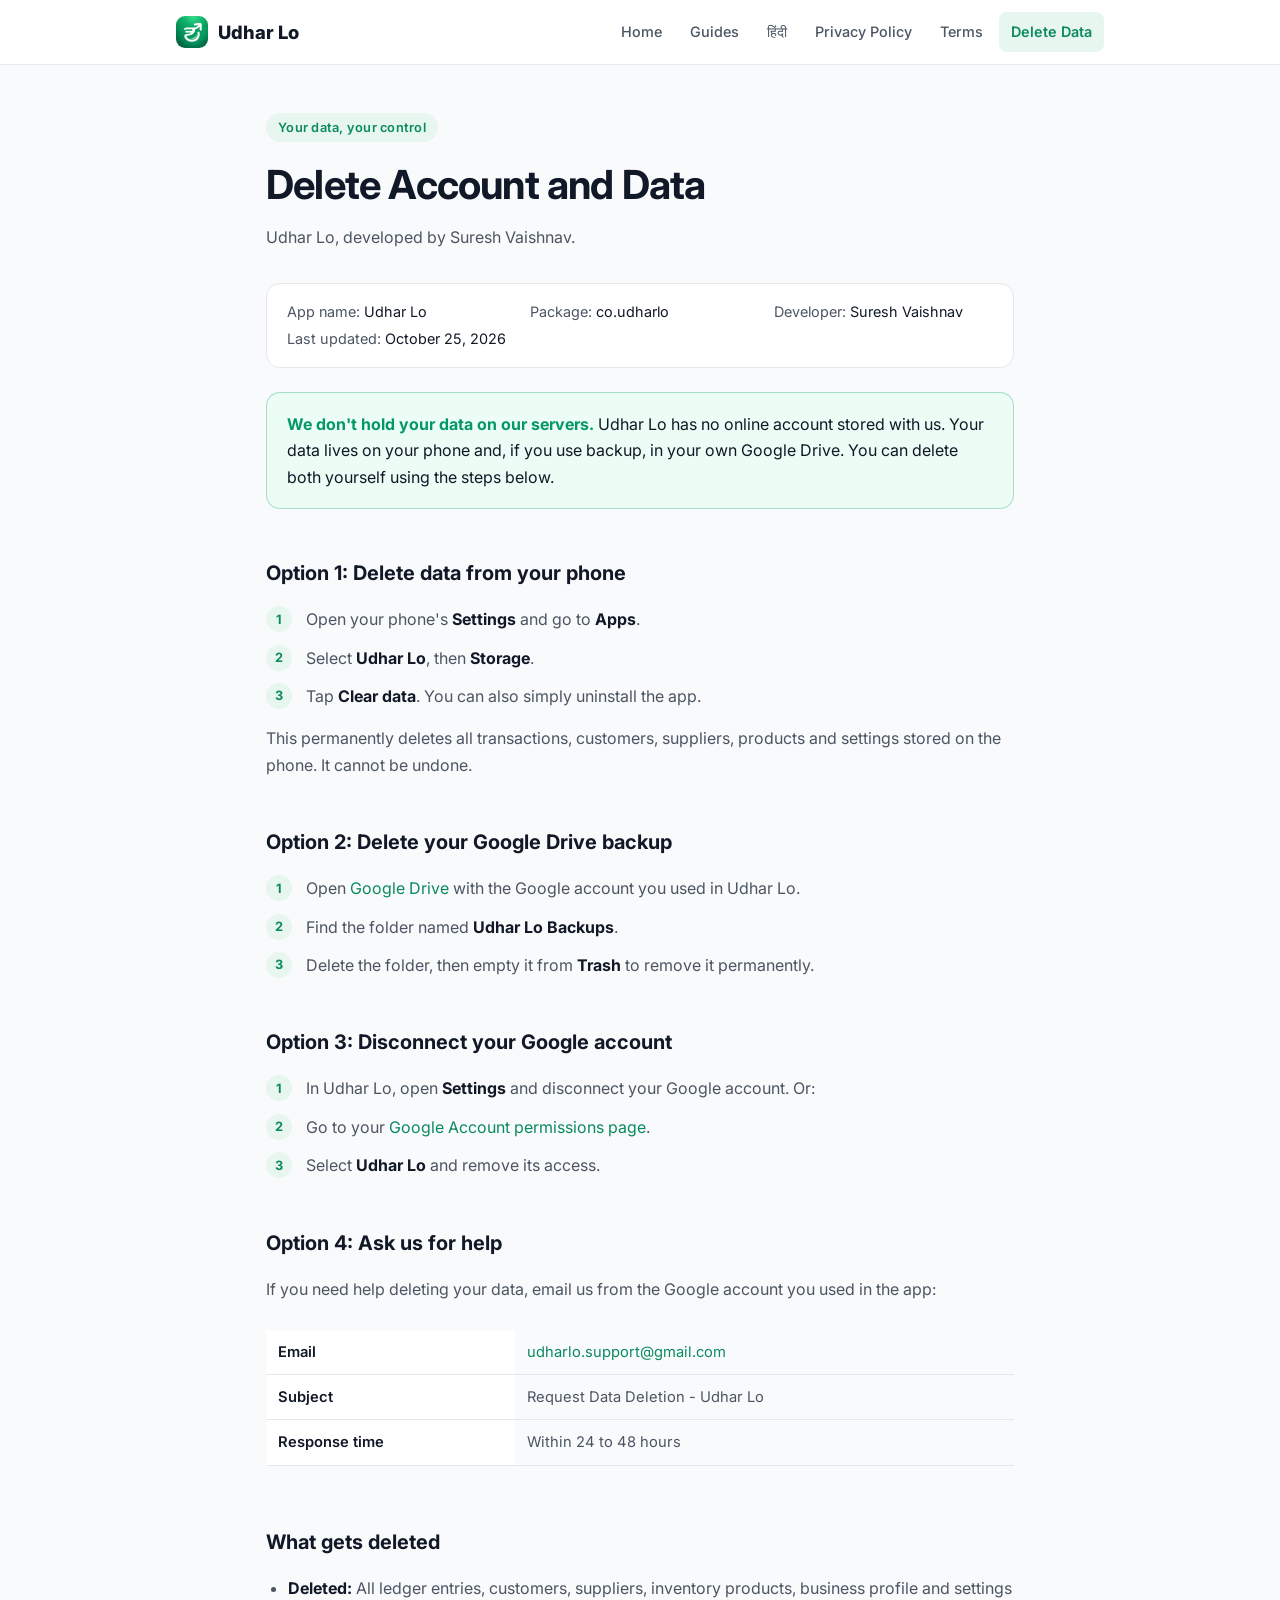
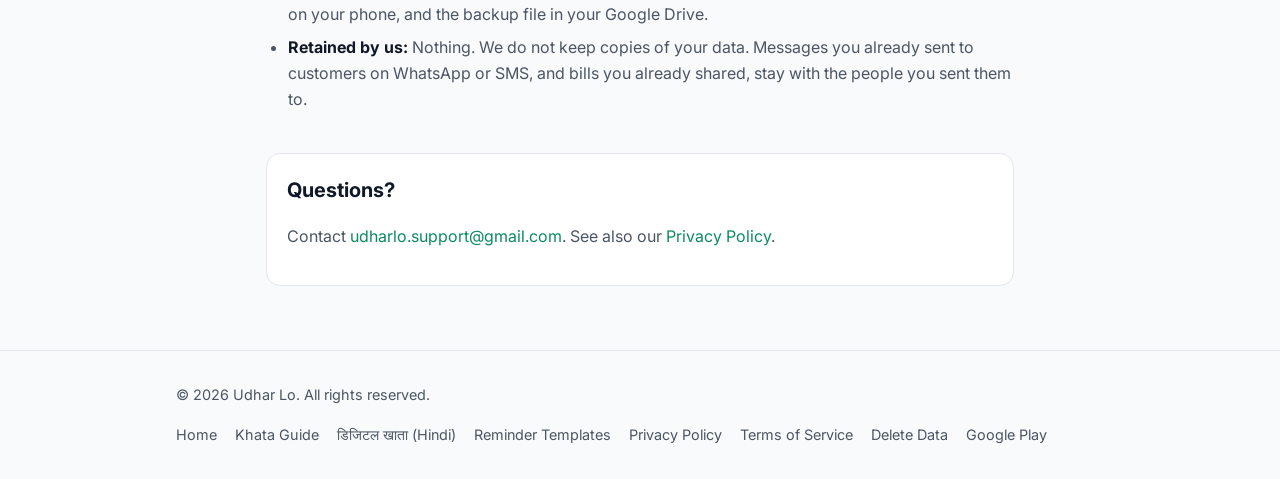
==== commit 0517b0b6: "perf/a11y: responsive images, webp icon, unique link names, heading order, llms.txt format - Add 360" ====
--- a/delete-account.html
+++ b/delete-account.html
@@ -18,7 +18,7 @@
 
 <header class="site-header">
   <div class="container">
-    <a class="brand" href="./"><img class="brand-mark" src="img/icon-128.png" alt="Udhar Lo Logo" width="32" height="32">Udhar Lo</a>
+    <a class="brand" href="./"><img class="brand-mark" src="img/icon-128.webp" alt="Udhar Lo Logo" width="32" height="32">Udhar Lo</a>
     <nav class="nav" aria-label="Main Navigation">
       <a href="./">Home</a>
       <a href="guides/udhar-record-kaise-rakhe.html">Guides</a>
@@ -91,7 +91,7 @@
 
     <div class="contact-box">
       <h2>Questions?</h2>
-      <p>Contact <a href="mailto:udharlo.support@gmail.com">udharlo.support@gmail.com</a>. See also our <a href="privacy-policy.html">Privacy Policy</a>.</p>
+      <p>Contact <a href="mailto:udharlo.support@gmail.com?subject=Request%20Data%20Deletion%20-%20Udhar%20Lo">udharlo.support@gmail.com</a>. See also our <a href="privacy-policy.html">Privacy Policy</a>.</p>
     </div>
   </article>
 </main>
--- a/style.css
+++ b/style.css
@@ -240,13 +240,13 @@
   border-radius: var(--radius); padding: 18px 22px; margin: 24px 0;
   background: var(--primary-soft); border-left: 4px solid var(--primary);
 }
-.callout-box h4 { margin: 0 0 8px; color: var(--primary-dark); font-size: 1.05rem; }
+.callout-box h3 { margin: 0 0 8px; color: var(--primary-dark); font-size: 1.05rem; }
 .callout-box p { margin: 0; font-size: 0.95rem; }
 
 .callout-danger {
   background: rgba(239, 68, 68, 0.08); border-left: 4px solid #EF4444;
 }
-.callout-danger h4 { color: #DC2626; }
+.callout-danger h3 { color: #DC2626; }
 
 .cta-banner {
   background: linear-gradient(135deg, rgba(16, 185, 129, 0.15), rgba(5, 150, 105, 0.05));
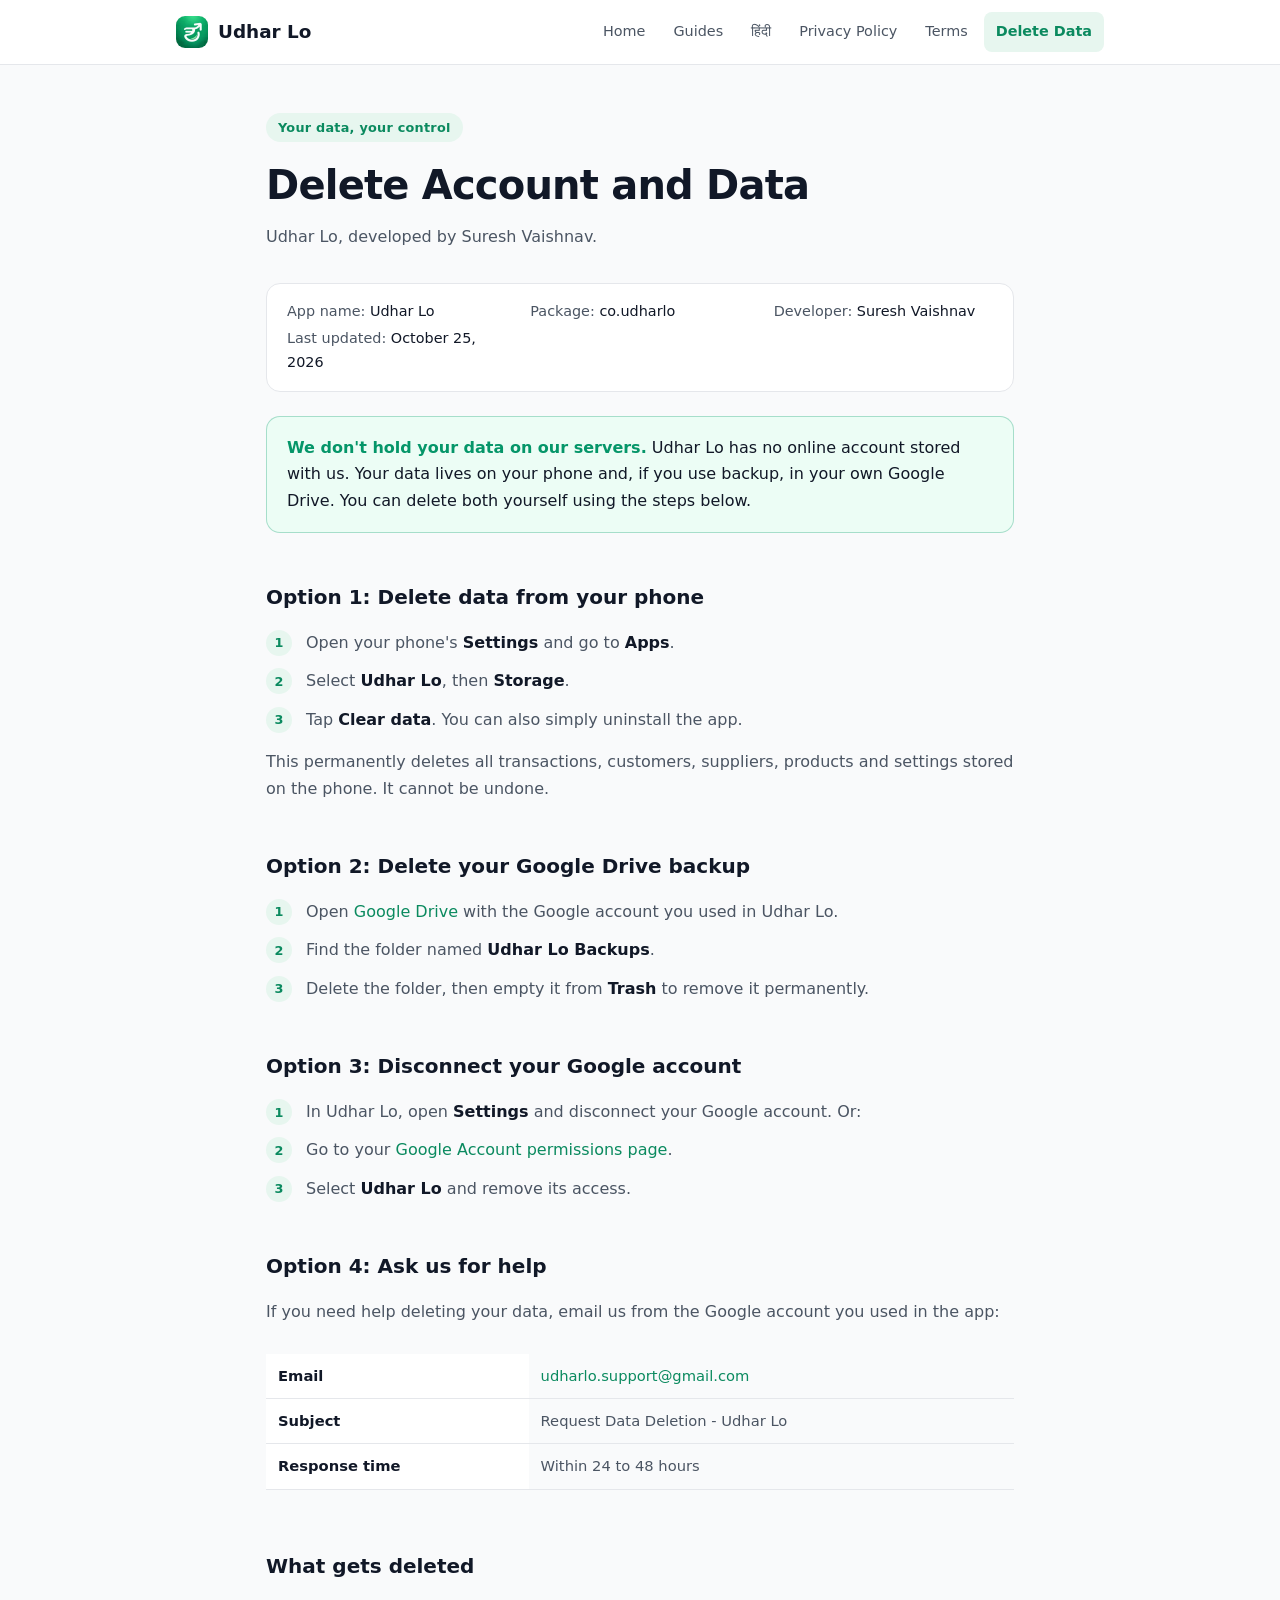
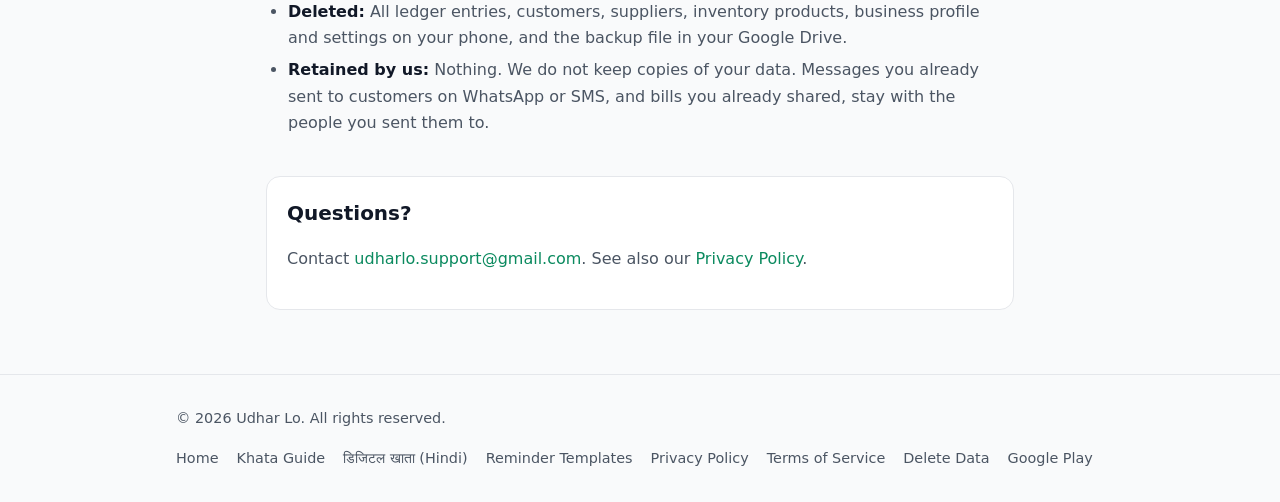
==== commit e567f5c6: "perf(cls): use system font stack instead of Google Fonts Inter Inter loaded async and swapped in aft" ====
--- a/delete-account.html
+++ b/delete-account.html
@@ -8,10 +8,6 @@
   <meta name="robots" content="index, follow">
   <link rel="canonical" href="https://udharlo.github.io/delete-account.html">
   <link rel="icon" href="img/icon.png">
-  <link rel="preconnect" href="https://fonts.googleapis.com">
-  <link rel="preconnect" href="https://fonts.gstatic.com" crossorigin>
-  <link rel="stylesheet" href="https://fonts.googleapis.com/css2?family=Inter:wght@400;500;600;700;800&display=swap" media="print" onload="this.media='all'">
-  <noscript><link href="https://fonts.googleapis.com/css2?family=Inter:wght@400;500;600;700;800&display=swap" rel="stylesheet"></noscript>
   <link rel="stylesheet" href="style.css">
 </head>
 <body>
--- a/style.css
+++ b/style.css
@@ -35,7 +35,7 @@
 
 body {
   margin: 0;
-  font-family: 'Inter', -apple-system, BlinkMacSystemFont, 'Segoe UI', Roboto, sans-serif;
+  font-family: system-ui, -apple-system, BlinkMacSystemFont, 'Segoe UI', Roboto, sans-serif;
   background: var(--bg);
   color: var(--text);
   line-height: 1.65;
